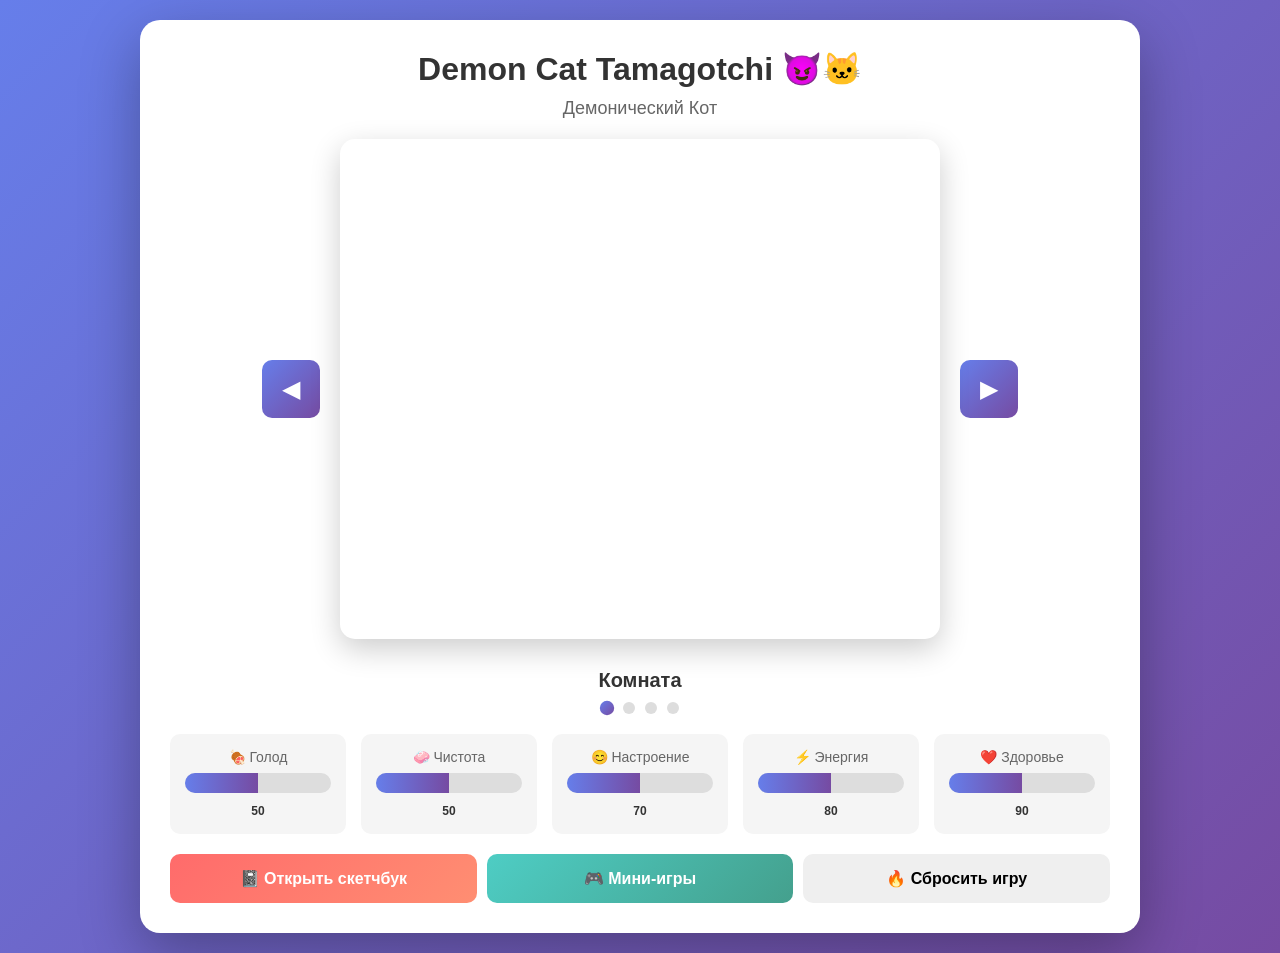
==== frontend/index.html @ 544016c9 "Add small UI affordances: reset pet, export sketch as PNG, undo/redo limit indicator Pure frontend, " ====
<!DOCTYPE html>
<html lang="ru">
<head>
    <meta charset="UTF-8">
    <meta name="viewport" content="width=device-width, initial-scale=1.0">
    <title>Demon Cat Tamagotchi 😈🐱</title>
    <link rel="stylesheet" href="styles.css">
</head>
<body>
    <div class="container">
        <!-- Главный экран с комнатами -->
        <div id="mainScreen" class="screen active">
            <div class="header">
                <h1>Demon Cat Tamagotchi 😈🐱</h1>
                <p id="petName" class="pet-name">Демонический Кот</p>
            </div>

            <!-- Система комнат -->
            <div class="rooms-container">
                <!-- Левая стрелка навигации -->
                <button class="nav-arrow left-arrow" onclick="game.changeRoom(-1)">◀</button>

                <!-- Комната -->
                <div class="room-wrapper">
                    <div id="currentRoom" class="room">
                        <!-- Канвас с котиком -->
                        <canvas id="petCanvas" width="600" height="500"></canvas>
                        
                        <!-- Элементы комнаты -->
                        <div id="roomElements" class="room-elements"></div>
                    </div>
                </div>

                <!-- Правая стрелка навигации -->
                <button class="nav-arrow right-arrow" onclick="game.changeRoom(1)">▶</button>
            </div>

            <!-- Индикатор текущей комнаты -->
            <div class="room-indicator">
                <span id="roomTitle" class="room-title">Комната</span>
                <div class="dots">
                    <span class="dot active" data-room="0"></span>
                    <span class="dot" data-room="1"></span>
                    <span class="dot" data-room="2"></span>
                    <span class="dot" data-room="3"></span>
                </div>
            </div>

            <!-- Панель показателей -->
            <div class="stats-panel">
                <div class="stat">
                    <label>🍖 Голод</label>
                    <div class="stat-bar">
                        <div id="hungerBar" class="stat-fill"></div>
                    </div>
                    <span id="hungerValue">50</span>
                </div>
                <div class="stat">
                    <label>🧼 Чистота</label>
                    <div class="stat-bar">
                        <div id="cleanlinessBar" class="stat-fill"></div>
                    </div>
                    <span id="cleanlinessValue">50</span>
                </div>
                <div class="stat">
                    <label>😊 Настроение</label>
                    <div class="stat-bar">
                        <div id="moodBar" class="stat-fill"></div>
                    </div>
                    <span id="moodValue">70</span>
                </div>
                <div class="stat">
                    <label>⚡ Энергия</label>
                    <div class="stat-bar">
                        <div id="energyBar" class="stat-fill"></div>
                    </div>
                    <span id="energyValue">80</span>
                </div>
                <div class="stat">
                    <label>❤️ Здоровье</label>
                    <div class="stat-bar">
                        <div id="healthBar" class="stat-fill"></div>
                    </div>
                    <span id="healthValue">90</span>
                </div>
            </div>

            <!-- Кнопки навигации -->
            <div class="navigation">
                <button class="nav-btn sketch-btn" onclick="game.goToSketch()">
                    📓 Открыть скетчбук
                </button>
                <button class="nav-btn minigames-btn" onclick="game.goToMinigames()">
                    🎮 Мини-игры
                </button>
                <button class="nav-btn reset-btn" onclick="game.resetPet()">
                    🔥 Сбросить игру
                </button>
            </div>
        </div>

        <!-- Экран скетчбука -->
        <div id="sketchScreen" class="screen">
            <div class="sketch-header">
                <button class="back-btn" onclick="game.backToMain()">← Назад</button>
                <h2>📓 Скетчбук</h2>
                <button class="new-sketch-btn" onclick="game.newSketch()" style="visibility: hidden;">Новый рисунок</button>
            </div>

            <div id="sketchList" class="sketch-list">
                <button class="create-sketch-btn" onclick="game.newSketch()">
                    ➕ Создать новый рисунок
                </button>
            </div>
        </div>

        <!-- Экран редактора рисования -->
        <div id="editorScreen" class="screen">
            <div class="editor-header">
                <button class="back-btn" onclick="game.backToSketchList()">← К скетчбуку</button>
                <h2>🎨 Редактор рисования</h2>
                <button class="save-btn" onclick="game.saveSketch()">💾 Сохранить</button>
            </div>

            <div class="editor-container">
                <!-- Инструменты -->
                <div class="toolbar">
                    <div class="tool-group">
                        <label>Инструмент:</label>
                        <button id="brushTool" class="tool-btn active" onclick="game.editor.selectTool('brush')">🖌️ Кисть</button>
                        <button id="eraserTool" class="tool-btn" onclick="game.editor.selectTool('eraser')">🧹 Ластик</button>
                    </div>

                    <div class="tool-group">
                        <label>Размер:</label>
                        <input id="brushSize" type="range" min="1" max="50" value="5" onchange="game.editor.setBrushSize(this.value)">
                        <span id="sizeDisplay">5</span>
                    </div>

                    <div class="tool-group">
                        <label>Цвет:</label>
                        <input id="colorPicker" type="color" value="#000000" onchange="game.editor.setColor(this.value)">
                    </div>

                    <div class="tool-group">
                        <button class="action-btn" onclick="game.editor.undo()">↶ Отмена</button>
                        <button class="action-btn" onclick="game.editor.redo()">↷ Повтор</button>
                        <button class="action-btn" onclick="game.editor.clear()">🗑️ Очистить</button>
                        <button class="action-btn" onclick="game.exportSketch()">⬇️ Экспорт PNG</button>
                        <span id="historyIndicator" class="history-indicator">↶ 1/20 ↷</span>
                    </div>
                </div>

                <!-- Canvas для рисования -->
                <div class="canvas-wrapper">
                    <canvas id="drawingCanvas" width="600" height="400"></canvas>
                </div>
            </div>
        </div>

        <!-- Экран мини-игр -->
        <div id="minigamesScreen" class="screen">
            <div class="minigames-header">
                <button class="back-btn" onclick="game.backToMain()">← Назад</button>
                <h2>🎮 Мини-игры</h2>
            </div>

            <div class="minigames-list">
                <button class="minigame-btn" onclick="game.startMinigame('chess')">
                    ♟️ Шахматы
                </button>
                <button class="minigame-btn" onclick="game.startMinigame('minesweeper')">
                    💣 Сапер
                </button>
                <button class="minigame-btn" onclick="game.startMinigame('sudoku')">
                    🔢 Судоку
                </button>
                <button class="minigame-btn" onclick="game.startMinigame('ricochet')">
                    🎾 Рикошет
                </button>
            </div>
        </div>
    </div>

    <script src="game.js"></script>
</body>
</html>
---- frontend/styles.css ----
* {
    margin: 0;
    padding: 0;
    box-sizing: border-box;
}

body {
    font-family: 'Arial', sans-serif;
    background: linear-gradient(135deg, #667eea 0%, #764ba2 100%);
    min-height: 100vh;
    display: flex;
    justify-content: center;
    align-items: center;
    padding: 20px;
}

.container {
    width: 100%;
    max-width: 1000px;
    background: white;
    border-radius: 20px;
    box-shadow: 0 20px 60px rgba(0, 0, 0, 0.3);
    overflow: hidden;
}

.screen {
    display: none;
    padding: 30px;
    min-height: 800px;
    animation: fadeIn 0.3s ease-in;
    flex-direction: column;
}

.screen.active {
    display: flex;
}

@keyframes fadeIn {
    from { opacity: 0; }
    to { opacity: 1; }
}

/* ===== ЗАГОЛОВОК ===== */
.header {
    text-align: center;
    margin-bottom: 20px;
}

.header h1 {
    font-size: 32px;
    color: #333;
    margin-bottom: 10px;
}

.pet-name {
    font-size: 18px;
    color: #666;
}

/* ===== СИСТЕМА КОМНАТ ===== */
.rooms-container {
    display: flex;
    justify-content: center;
    align-items: center;
    gap: 20px;
    margin-bottom: 30px;
    flex: 1;
}

.nav-arrow {
    background: linear-gradient(135deg, #667eea 0%, #764ba2 100%);
    color: white;
    border: none;
    padding: 15px 20px;
    font-size: 24px;
    border-radius: 10px;
    cursor: pointer;
    transition: transform 0.2s, box-shadow 0.2s;
}

.nav-arrow:hover {
    transform: scale(1.1);
    box-shadow: 0 5px 15px rgba(102, 126, 234, 0.4);
}

.room-wrapper {
    flex: 1;
    max-width: 600px;
}

.room {
    position: relative;
    border-radius: 15px;
    overflow: hidden;
    box-shadow: 0 10px 30px rgba(0, 0, 0, 0.2);
    width: 100%;
}

#petCanvas {
    width: 100%;
    height: auto;
    display: block;
    border-radius: 15px;
}

.room-elements {
    position: absolute;
    top: 0;
    left: 0;
    width: 100%;
    height: 100%;
    pointer-events: none;
}

.room-elements > * {
    pointer-events: auto;
}

/* ===== КОМНАТЫ - ЦВЕТА ===== */
.room.room-food {
    background: linear-gradient(135deg, #FFA500 0%, #FFB84D 100%);
}

.room.room-wash {
    background: linear-gradient(135deg, #87CEEB 0%, #4DB8FF 100%);
}

.room.room-sleep {
    background: linear-gradient(135deg, #B19CD9 0%, #DDA0DD 100%);
}

.room.room-pet {
    background: linear-gradient(135deg, #FFD700 0%, #FFC700 100%);
}

/* ===== ИНДИКАТОР КОМНАТЫ ===== */
.room-indicator {
    text-align: center;
    margin-bottom: 20px;
}

.room-title {
    font-size: 20px;
    color: #333;
    display: block;
    margin-bottom: 10px;
    font-weight: bold;
}

.dots {
    display: flex;
    justify-content: center;
    gap: 10px;
}

.dot {
    width: 12px;
    height: 12px;
    border-radius: 50%;
    background: #ddd;
    cursor: pointer;
    transition: all 0.3s;
}

.dot.active {
    background: linear-gradient(135deg, #667eea 0%, #764ba2 100%);
    transform: scale(1.2);
}

/* ===== ПАНЕЛЬ ПОКАЗАТЕЛЕЙ ===== */
.stats-panel {
    display: grid;
    grid-template-columns: repeat(5, 1fr);
    gap: 15px;
    margin-bottom: 20px;
}

.stat {
    background: #f5f5f5;
    padding: 15px;
    border-radius: 10px;
    text-align: center;
}

.stat label {
    display: block;
    font-size: 14px;
    color: #666;
    margin-bottom: 8px;
}

.stat-bar {
    width: 100%;
    height: 20px;
    background: #ddd;
    border-radius: 10px;
    overflow: hidden;
    margin-bottom: 8px;
}

.stat-fill {
    height: 100%;
    background: linear-gradient(90deg, #667eea 0%, #764ba2 100%);
    width: 50%;
    transition: width 0.3s ease;
}

.stat span {
    font-size: 12px;
    color: #333;
    font-weight: bold;
}

/* ===== НАВИГАЦИЯ ===== */
.navigation {
    display: flex;
    gap: 10px;
    margin-top: auto;
}

.nav-btn {
    flex: 1;
    padding: 15px;
    border: none;
    border-radius: 10px;
    font-size: 16px;
    font-weight: bold;
    cursor: pointer;
    transition: all 0.3s;
}

.sketch-btn {
    background: linear-gradient(135deg, #FF6B6B 0%, #FF8E72 100%);
    color: white;
}

.minigames-btn {
    background: linear-gradient(135deg, #4ECDC4 0%, #44A08D 100%);
    color: white;
}

.nav-btn:hover {
    transform: translateY(-3px);
    box-shadow: 0 10px 20px rgba(0, 0, 0, 0.2);
}

/* ===== ИНТЕРАКТИВНЫЕ ЭЛЕМЕНТЫ КОМНАТ ===== */
.interactive-item {
    position: absolute;
    cursor: grab;
    transition: all 0.1s;
}

.interactive-item:active {
    cursor: grabbing;
}

/* ===== ЭКРАН СКЕТЧБУКА ===== */
.sketch-header,
.editor-header,
.minigames-header {
    display: flex;
    justify-content: space-between;
    align-items: center;
    margin-bottom: 30px;
}

.sketch-header h2,
.editor-header h2,
.minigames-header h2 {
    flex: 1;
    text-align: center;
    font-size: 24px;
    color: #333;
}

.back-btn {
    padding: 10px 20px;
    background: #999;
    color: white;
    border: none;
    border-radius: 8px;
    cursor: pointer;
    transition: all 0.3s;
}

.back-btn:hover {
    background: #777;
    transform: translateX(-5px);
}

.save-btn {
    padding: 10px 20px;
    background: #4CAF50;
    color: white;
    border: none;
    border-radius: 8px;
    cursor: pointer;
    transition: all 0.3s;
}

.save-btn:hover {
    background: #45a049;
    transform: translateY(-2px);
}

.sketch-list {
    display: grid;
    grid-template-columns: repeat(auto-fill, minmax(150px, 1fr));
    gap: 20px;
    flex: 1;
}

.create-sketch-btn {
    padding: 30px;
    background: linear-gradient(135deg, #667eea 0%, #764ba2 100%);
    color: white;
    border: 2px dashed white;
    border-radius: 10px;
    font-size: 16px;
    cursor: pointer;
    transition: all 0.3s;
}

.create-sketch-btn:hover {
    transform: scale(1.05);
    box-shadow: 0 5px 15px rgba(0, 0, 0, 0.2);
}

.sketch-page {
    position: relative;
    border: 3px solid #ddd;
    border-radius: 8px;
    overflow: hidden;
    aspect-ratio: 3/4;
    cursor: pointer;
    transition: all 0.3s;
}

.sketch-page:hover {
    box-shadow: 0 5px 15px rgba(0, 0, 0, 0.3);
}

.sketch-page canvas {
    width: 100%;
    height: 100%;
}

.sketch-page-overlay {
    position: absolute;
    top: 0;
    left: 0;
    width: 100%;
    height: 100%;
    display: flex;
    justify-content: flex-end;
    align-items: flex-end;
    padding: 10px;
    background: rgba(0, 0, 0, 0);
    transition: background 0.3s;
}

.sketch-page:hover .sketch-page-overlay {
    background: rgba(0, 0, 0, 0.3);
}

.sketch-page-flip {
    font-size: 24px;
    cursor: pointer;
}

/* ===== РЕДАКТОР РИСОВАНИЯ ===== */
.editor-container {
    display: flex;
    gap: 20px;
    flex: 1;
}

.toolbar {
    width: 200px;
    background: #f5f5f5;
    padding: 20px;
    border-radius: 10px;
    display: flex;
    flex-direction: column;
    gap: 15px;
}

.tool-group {
    display: flex;
    flex-direction: column;
    gap: 10px;
}

.tool-group label {
    font-weight: bold;
    color: #333;
    font-size: 14px;
}

.tool-btn {
    padding: 10px;
    background: white;
    border: 2px solid #ddd;
    border-radius: 8px;
    cursor: pointer;
    transition: all 0.2s;
}

.tool-btn.active {
    background: linear-gradient(135deg, #667eea 0%, #764ba2 100%);
    color: white;
    border-color: transparent;
}

.tool-btn:hover {
    transform: translateY(-2px);
}

#brushSize {
    cursor: pointer;
}

#colorPicker {
    width: 100%;
    height: 50px;
    border: none;
    border-radius: 8px;
    cursor: pointer;
}

.action-btn {
    padding: 10px;
    background: #FF6B6B;
    color: white;
    border: none;
    border-radius: 8px;
    cursor: pointer;
    transition: all 0.2s;
}

.action-btn:hover {
    background: #FF5252;
}

.canvas-wrapper {
    flex: 1;
    background: white;
    border: 3px dashed #ddd;
    border-radius: 10px;
    padding: 10px;
    display: flex;
    justify-content: center;
    align-items: center;
}

#drawingCanvas {
    max-width: 100%;
    max-height: 100%;
    border-radius: 8px;
    cursor: crosshair;
    background: white;
}

/* ===== ЭКРАН МИНИ-ИГР ===== */
.minigames-list {
    display: grid;
    grid-template-columns: repeat(auto-fit, minmax(200px, 1fr));
    gap: 20px;
    flex: 1;
}

.minigame-btn {
    padding: 30px;
    background: linear-gradient(135deg, #667eea 0%, #764ba2 100%);
    color: white;
    border: none;
    border-radius: 10px;
    font-size: 18px;
    font-weight: bold;
    cursor: pointer;
    transition: all 0.3s;
}

.minigame-btn:hover {
    transform: translateY(-5px);
    box-shadow: 0 10px 25px rgba(0, 0, 0, 0.3);
}

/* ===== АДАПТИВНОСТЬ ===== */
@media (max-width: 768px) {
    .rooms-container {
        flex-direction: column;
    }

    .stats-panel {
        grid-template-columns: repeat(2, 1fr);
    }

    .editor-container {
        flex-direction: column;
    }

    .toolbar {
        width: 100%;
    }

    .room-wrapper {
        max-width: 100%;
    }

    #petCanvas {
        max-height: 400px;
    }
}
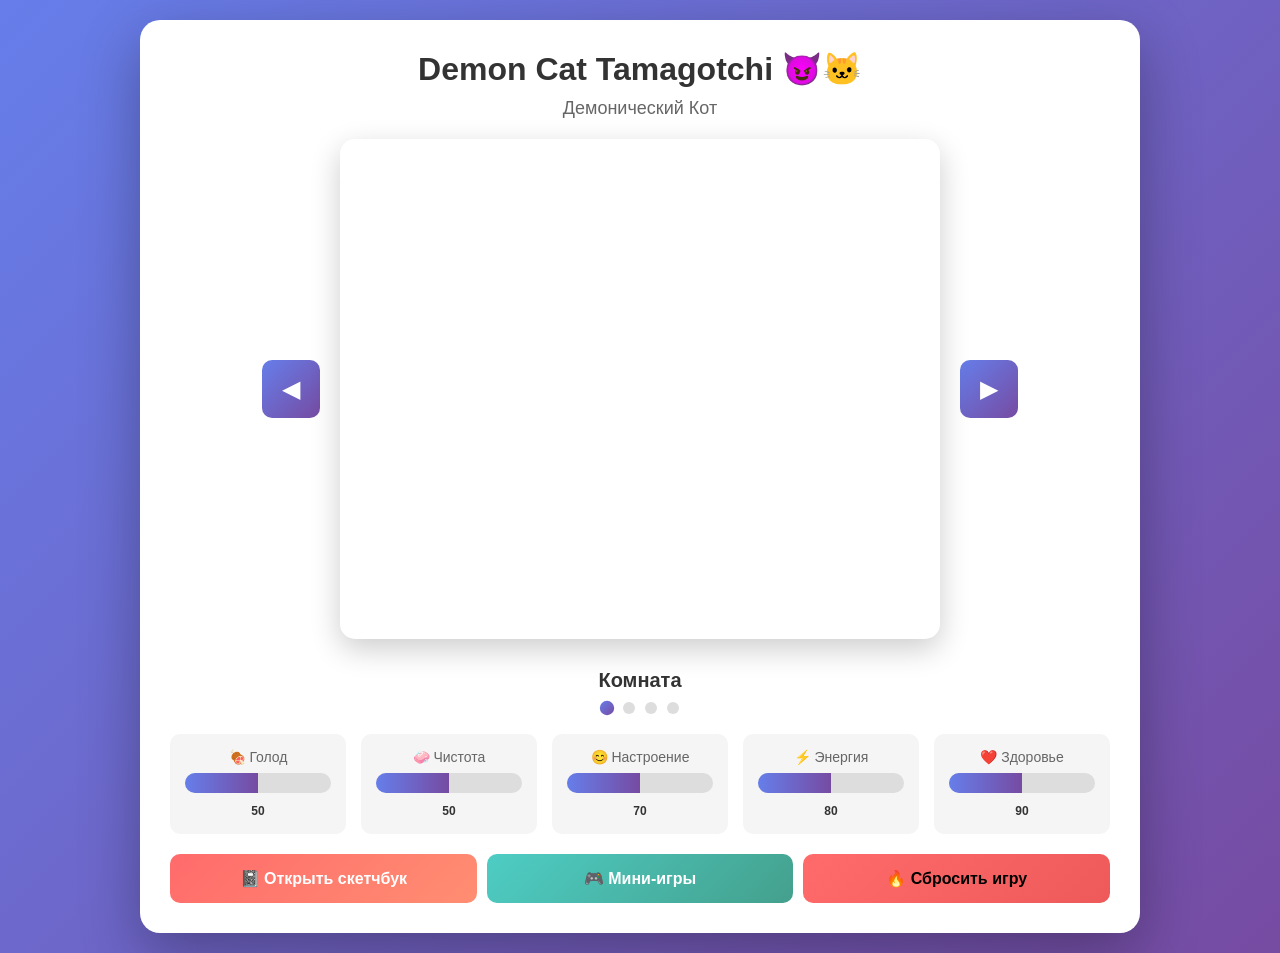
==== commit 2e3b4147: "feat(game): notebook sketchbook + 3 mini-games + fix sketch saving Complete rework of sketchbook and" ====
--- a/frontend/index.html
+++ b/frontend/index.html
@@ -99,18 +99,33 @@
             </div>
         </div>
 
-        <!-- Экран скетчбука -->
+        <!-- Экран скетчбука-блокнота -->
         <div id="sketchScreen" class="screen">
-            <div class="sketch-header">
+            <div class="notebook-header">
                 <button class="back-btn" onclick="game.backToMain()">← Назад</button>
                 <h2>📓 Скетчбук</h2>
-                <button class="new-sketch-btn" onclick="game.newSketch()" style="visibility: hidden;">Новый рисунок</button>
-            </div>
-
-            <div id="sketchList" class="sketch-list">
-                <button class="create-sketch-btn" onclick="game.newSketch()">
-                    ➕ Создать новый рисунок
-                </button>
+                <button class="new-page-btn" onclick="game.newSketchFromNotebook()">➕ Новая страница</button>
+            </div>
+
+            <div class="notebook-container">
+                <button class="notebook-nav prev" onclick="game.prevPage()">◀</button>
+                
+                <div class="notebook-book">
+                    <div class="notebook-page" id="notebookPage">
+                        <canvas id="notebookCanvas" width="500" height="600"></canvas>
+                        <div class="page-title" id="pageTitle">Пустая страница</div>
+                        <div class="page-date" id="pageDate"></div>
+                        <div class="page-number" id="pageNumber">1 / 1</div>
+                    </div>
+                </div>
+                
+                <button class="notebook-nav next" onclick="game.nextPage()">▶</button>
+            </div>
+
+            <div class="notebook-actions">
+                <button class="notebook-action-btn" onclick="game.editCurrentPage()">✏️ Редактировать</button>
+                <button class="notebook-action-btn delete" onclick="game.deleteCurrentPage()">🗑️ Удалить</button>
+                <button class="notebook-action-btn" onclick="game.exportCurrentPage()">⬇️ Скачать PNG</button>
             </div>
         </div>
 
@@ -165,20 +180,36 @@
                 <h2>🎮 Мини-игры</h2>
             </div>
 
-            <div class="minigames-list">
-                <button class="minigame-btn" onclick="game.startMinigame('chess')">
-                    ♟️ Шахматы
-                </button>
-                <button class="minigame-btn" onclick="game.startMinigame('minesweeper')">
-                    💣 Сапер
-                </button>
-                <button class="minigame-btn" onclick="game.startMinigame('sudoku')">
-                    🔢 Судоку
-                </button>
-                <button class="minigame-btn" onclick="game.startMinigame('ricochet')">
-                    🎾 Рикошет
-                </button>
-            </div>
+            <div class="minigames-grid">
+                <div class="minigame-card" onclick="game.startMinigame('chess')">
+                    <div class="minigame-icon">♟️</div>
+                    <div class="minigame-name">Шахматы</div>
+                    <div class="minigame-desc">Классическая игра разума</div>
+                </div>
+                <div class="minigame-card" onclick="game.startMinigame('sudoku')">
+                    <div class="minigame-icon">🔢</div>
+                    <div class="minigame-name">Судоку</div>
+                    <div class="minigame-desc">Логическая головоломка</div>
+                </div>
+                <div class="minigame-card" onclick="game.startMinigame('nonstop')">
+                    <div class="minigame-icon">🎯</div>
+                    <div class="minigame-name">Nonstop Balls</div>
+                    <div class="minigame-desc">Шары vs Блоки</div>
+                </div>
+            </div>
+        </div>
+
+        <!-- Экран мини-игры (подключается динамически) -->
+        <div id="gameScreen" class="screen">
+            <div class="game-header">
+                <button class="back-btn" onclick="game.exitMinigame()">← Назад</button>
+                <h2 id="gameTitle">Мини-игра</h2>
+                <div class="game-score" id="gameScore">0</div>
+            </div>
+            <div class="game-container" id="gameContainer">
+                <canvas id="gameCanvas" width="600" height="500"></canvas>
+            </div>
+            <div class="game-controls" id="gameControls"></div>
         </div>
     </div>
 
--- a/frontend/styles.css
+++ b/frontend/styles.css
@@ -255,6 +255,67 @@
     cursor: grabbing;
 }
 
+/* ===== ЭЛЕМЕНТЫ СПИСКА СКЕТЧЕЙ ===== */
+.sketch-item {
+    position: relative;
+    background: #f9f9f9;
+    border: 2px solid #eee;
+    border-radius: 10px;
+    overflow: hidden;
+    cursor: pointer;
+    transition: all 0.3s;
+    aspect-ratio: 4/3;
+}
+
+.sketch-item:hover {
+    border-color: #667eea;
+    transform: translateY(-5px);
+    box-shadow: 0 8px 20px rgba(0,0,0,0.15);
+}
+
+.sketch-item-preview {
+    width: 100%;
+    height: 70%;
+    object-fit: cover;
+    display: block;
+    background: white;
+}
+
+.sketch-item-title {
+    padding: 8px 10px;
+    font-size: 12px;
+    color: #555;
+    text-align: center;
+    white-space: nowrap;
+    overflow: hidden;
+    text-overflow: ellipsis;
+}
+
+.sketch-item-delete {
+    position: absolute;
+    top: 5px;
+    right: 5px;
+    width: 24px;
+    height: 24px;
+    background: rgba(255,100,100,0.9);
+    color: white;
+    border: none;
+    border-radius: 50%;
+    font-size: 14px;
+    cursor: pointer;
+    opacity: 0;
+    transition: opacity 0.2s;
+}
+
+.sketch-item:hover .sketch-item-delete {
+    opacity: 1;
+}
+
+/* ===== СТИЛЬ КНОПКИ СБРОСА ===== */
+.reset-btn {
+    background: linear-gradient(135deg, #FF6B6B 0%, #ee5a5a 100%) !important;
+}
+
 /* ===== ЭКРАН СКЕТЧБУКА ===== */
 .sketch-header,
 .editor-header,
@@ -487,6 +548,292 @@
     box-shadow: 0 10px 25px rgba(0, 0, 0, 0.3);
 }
 
+/* ===== БЛОКНОТ-СКЕТЧБУК ===== */
+.notebook-header {
+    display: flex;
+    justify-content: space-between;
+    align-items: center;
+    margin-bottom: 20px;
+}
+
+.notebook-header h2 {
+    flex: 1;
+    text-align: center;
+    font-size: 24px;
+    color: #333;
+}
+
+.new-page-btn {
+    padding: 10px 20px;
+    background: linear-gradient(135deg, #FF6B6B 0%, #FF8E72 100%);
+    color: white;
+    border: none;
+    border-radius: 8px;
+    font-size: 14px;
+    font-weight: bold;
+    cursor: pointer;
+    transition: all 0.3s;
+}
+
+.new-page-btn:hover {
+    transform: translateY(-2px);
+    box-shadow: 0 5px 15px rgba(255, 107, 107, 0.4);
+}
+
+.notebook-container {
+    display: flex;
+    align-items: center;
+    justify-content: center;
+    gap: 20px;
+    margin-bottom: 20px;
+    flex: 1;
+}
+
+.notebook-nav {
+    width: 50px;
+    height: 50px;
+    border-radius: 50%;
+    border: none;
+    background: linear-gradient(135deg, #667eea 0%, #764ba2 100%);
+    color: white;
+    font-size: 20px;
+    cursor: pointer;
+    transition: all 0.3s;
+    box-shadow: 0 4px 15px rgba(102, 126, 234, 0.3);
+}
+
+.notebook-nav:hover {
+    transform: scale(1.1);
+    box-shadow: 0 6px 20px rgba(102, 126, 234, 0.5);
+}
+
+.notebook-nav:disabled {
+    opacity: 0.4;
+    cursor: not-allowed;
+    transform: none;
+}
+
+.notebook-book {
+    position: relative;
+    background: #f5f0e1;
+    border-radius: 5px 15px 15px 5px;
+    box-shadow: 
+        0 10px 30px rgba(0,0,0,0.3),
+        inset -3px 0 10px rgba(0,0,0,0.1);
+    padding: 20px 25px 20px 45px;
+}
+
+.notebook-book::before {
+    content: '';
+    position: absolute;
+    left: 25px;
+    top: 10px;
+    bottom: 10px;
+    width: 2px;
+    background: #e74c3c;
+}
+
+.notebook-page {
+    position: relative;
+    background: white;
+    border-radius: 3px;
+    box-shadow: 0 2px 10px rgba(0,0,0,0.1);
+    transition: transform 0.4s ease;
+}
+
+.notebook-page.flipping {
+    animation: pageFlip 0.5s ease;
+}
+
+@keyframes pageFlip {
+    0% { transform: perspective(1000px) rotateY(0deg); }
+    50% { transform: perspective(1000px) rotateY(-90deg); opacity: 0.5; }
+    100% { transform: perspective(1000px) rotateY(0deg); }
+}
+
+#notebookCanvas {
+    width: 100%;
+    max-width: 500px;
+    height: auto;
+    display: block;
+    border-bottom: 1px dashed #ddd;
+}
+
+.page-title {
+    padding: 10px 15px;
+    font-size: 14px;
+    color: #555;
+    font-style: italic;
+    border-bottom: 1px solid #eee;
+}
+
+.page-date {
+    padding: 5px 15px;
+    font-size: 11px;
+    color: #999;
+}
+
+.page-number {
+    position: absolute;
+    bottom: 10px;
+    right: 15px;
+    font-size: 12px;
+    color: #999;
+}
+
+.notebook-actions {
+    display: flex;
+    justify-content: center;
+    gap: 15px;
+    margin-top: 10px;
+}
+
+.notebook-action-btn {
+    padding: 10px 20px;
+    background: #f5f5f5;
+    border: 2px solid #ddd;
+    border-radius: 8px;
+    font-size: 14px;
+    cursor: pointer;
+    transition: all 0.3s;
+}
+
+.notebook-action-btn:hover {
+    background: #667eea;
+    color: white;
+    border-color: #667eea;
+}
+
+.notebook-action-btn.delete:hover {
+    background: #e74c3c;
+    border-color: #e74c3c;
+}
+
+.notebook-empty {
+    display: flex;
+    flex-direction: column;
+    align-items: center;
+    justify-content: center;
+    min-height: 300px;
+    color: #999;
+    font-size: 16px;
+}
+
+.notebook-empty-icon {
+    font-size: 48px;
+    margin-bottom: 15px;
+}
+
+/* ===== МИНИ-ИГРЫ (КАРТОЧКИ) ===== */
+.minigames-grid {
+    display: grid;
+    grid-template-columns: repeat(3, 1fr);
+    gap: 20px;
+    flex: 1;
+    padding: 20px 0;
+}
+
+.minigame-card {
+    background: linear-gradient(135deg, #667eea 0%, #764ba2 100%);
+    border-radius: 15px;
+    padding: 30px 20px;
+    text-align: center;
+    cursor: pointer;
+    transition: all 0.3s;
+    box-shadow: 0 5px 20px rgba(102, 126, 234, 0.3);
+}
+
+.minigame-card:hover {
+    transform: translateY(-8px);
+    box-shadow: 0 12px 30px rgba(102, 126, 234, 0.5);
+}
+
+.minigame-card:active {
+    transform: translateY(-4px);
+}
+
+.minigame-icon {
+    font-size: 48px;
+    margin-bottom: 15px;
+}
+
+.minigame-name {
+    font-size: 20px;
+    font-weight: bold;
+    color: white;
+    margin-bottom: 8px;
+}
+
+.minigame-desc {
+    font-size: 13px;
+    color: rgba(255,255,255,0.8);
+}
+
+/* ===== ЭКРАН ИГРЫ ===== */
+.game-header {
+    display: flex;
+    justify-content: space-between;
+    align-items: center;
+    margin-bottom: 20px;
+}
+
+.game-header h2 {
+    flex: 1;
+    text-align: center;
+    font-size: 24px;
+    color: #333;
+}
+
+.game-score {
+    background: linear-gradient(135deg, #667eea 0%, #764ba2 100%);
+    color: white;
+    padding: 8px 20px;
+    border-radius: 20px;
+    font-size: 18px;
+    font-weight: bold;
+}
+
+.game-container {
+    display: flex;
+    justify-content: center;
+    align-items: center;
+    flex: 1;
+    background: #1a1a2e;
+    border-radius: 15px;
+    padding: 20px;
+    margin-bottom: 20px;
+}
+
+#gameCanvas {
+    max-width: 100%;
+    max-height: 450px;
+    border-radius: 10px;
+    cursor: pointer;
+}
+
+.game-controls {
+    display: flex;
+    justify-content: center;
+    gap: 15px;
+}
+
+.game-control-btn {
+    padding: 10px 25px;
+    background: linear-gradient(135deg, #667eea 0%, #764ba2 100%);
+    color: white;
+    border: none;
+    border-radius: 8px;
+    font-size: 14px;
+    font-weight: bold;
+    cursor: pointer;
+    transition: all 0.3s;
+}
+
+.game-control-btn:hover {
+    transform: translateY(-2px);
+    box-shadow: 0 5px 15px rgba(102, 126, 234, 0.4);
+}
+
 /* ===== АДАПТИВНОСТЬ ===== */
 @media (max-width: 768px) {
     .rooms-container {
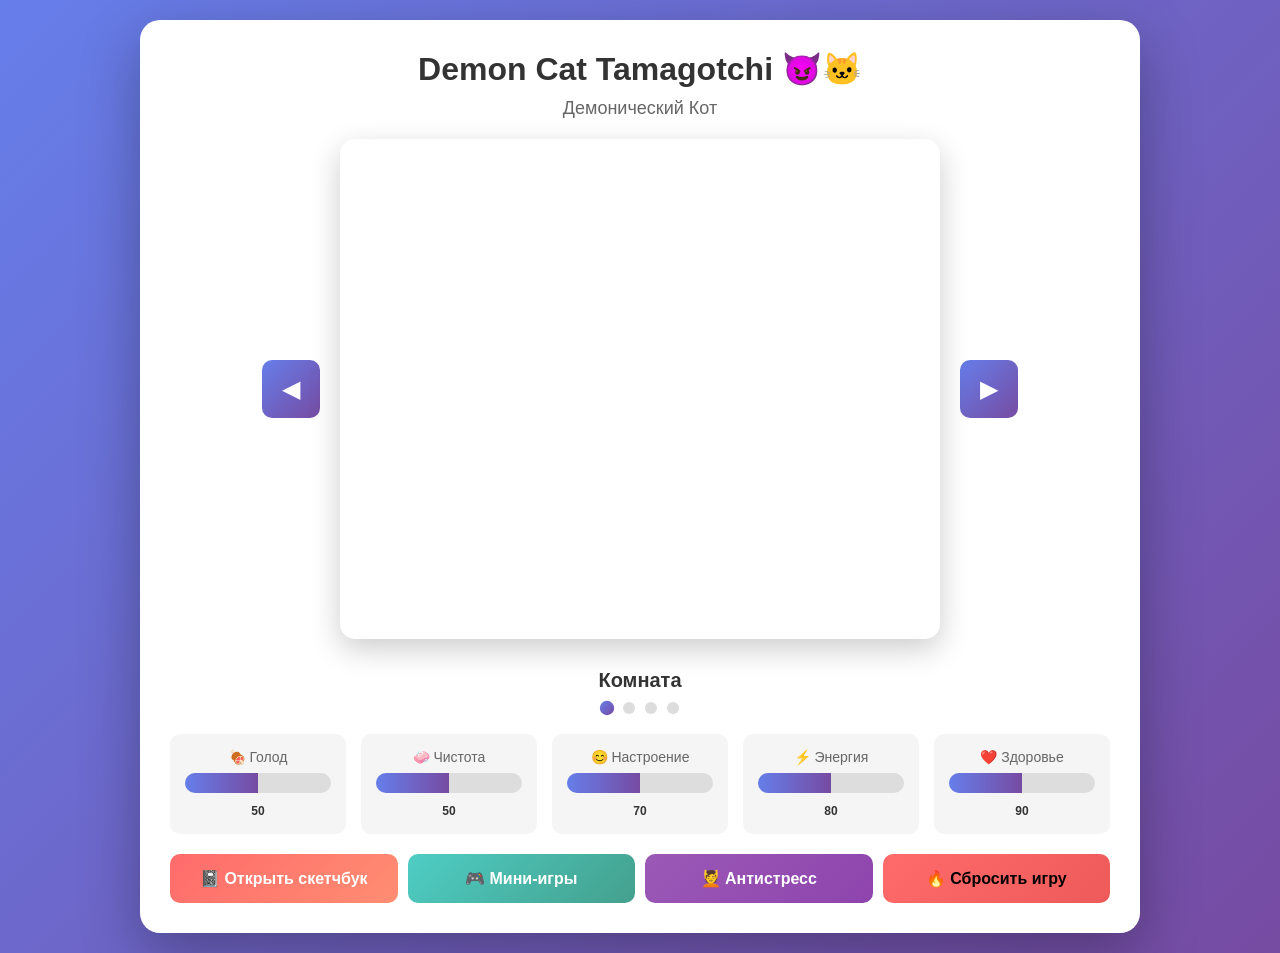
==== commit c2ff93d3: "feat: add anti-stress bubble wrap mini-game New overlay mini-game with clickable bubble wrap popup: " ====
--- a/frontend/index.html
+++ b/frontend/index.html
@@ -93,6 +93,9 @@
                 <button class="nav-btn minigames-btn" onclick="game.goToMinigames()">
                     🎮 Мини-игры
                 </button>
+                <button class="nav-btn anti-stress-btn" onclick="game.openAntiStress()">
+                    💆 Антистресс
+                </button>
                 <button class="nav-btn reset-btn" onclick="game.resetPet()">
                     🔥 Сбросить игру
                 </button>
@@ -213,6 +216,15 @@
         </div>
     </div>
 
+    <!-- Оверлей антистресса: пузырчатая плёнка поверх главного экрана -->
+    <div id="antiStressOverlay" class="anti-stress-overlay">
+        <button class="anti-stress-close" onclick="game.closeAntiStress()" title="Закрыть">✕</button>
+        <div class="anti-stress-wrap">
+            <div class="anti-stress-sheet" id="antiStressSheet"></div>
+            <button class="anti-stress-reset" onclick="game.resetAntiStress()" title="Новый лист">➡</button>
+        </div>
+    </div>
+
     <script src="game.js"></script>
 </body>
 </html>
--- a/frontend/styles.css
+++ b/frontend/styles.css
@@ -835,6 +835,198 @@
 }
 
 /* ===== АДАПТИВНОСТЬ ===== */
+
+/* ===== АНТИСТРЕСС (ПУЗЫРЧАТАЯ ПЛЁНКА) ===== */
+.anti-stress-overlay {
+    display: none;
+    position: fixed;
+    inset: 0;
+    background: rgba(0, 0, 0, 0.55);
+    z-index: 9999;
+    justify-content: center;
+    align-items: center;
+    animation: antiStressFadeIn 0.25s ease-out;
+    backdrop-filter: blur(1px);
+    -webkit-backdrop-filter: blur(1px);
+}
+
+.anti-stress-overlay.open {
+    display: flex;
+}
+
+@keyframes antiStressFadeIn {
+    from { opacity: 0; }
+    to { opacity: 1; }
+}
+
+.anti-stress-wrap {
+    display: flex;
+    align-items: center;
+    gap: 30px;
+}
+
+.anti-stress-sheet {
+    position: relative;
+    background: linear-gradient(135deg, #6FA8DC 0%, #4F8FCB 50%, #3D7BB8 100%);
+    border-radius: 22px;
+    padding: 28px 32px;
+    box-shadow:
+        0 20px 60px rgba(0, 0, 0, 0.45),
+        inset 0 2px 4px rgba(255, 255, 255, 0.35),
+        inset 0 -2px 4px rgba(0, 0, 0, 0.18);
+    display: grid;
+    grid-template-columns: repeat(6, 1fr);
+    grid-template-rows: repeat(3, 1fr);
+    gap: 22px;
+    width: min(560px, 80vw);
+    aspect-ratio: 6 / 3;
+}
+
+/* === Целый пузырёк: глянцевый, объёмный === */
+.anti-stress-bubble {
+    background: radial-gradient(circle at 30% 28%, #ffffff 0%, #f0f7ff 55%, #b8d4f0 95%);
+    border-radius: 50%;
+    position: relative;
+    cursor: pointer;
+    transition: transform 0.15s ease-out, box-shadow 0.2s;
+    box-shadow:
+        inset 0 0 14px rgba(255, 255, 255, 0.65),
+        inset 0 -5px 6px rgba(60, 90, 130, 0.08),
+        0 3px 8px rgba(0, 0, 0, 0.18);
+    overflow: hidden;
+}
+
+/* Белый блик в форме дуги */
+.anti-stress-bubble::before {
+    content: '';
+    position: absolute;
+    top: 14%;
+    left: 18%;
+    width: 26%;
+    height: 32%;
+    border: 3.5px solid rgba(255, 255, 255, 0.95);
+    border-color: rgba(255, 255, 255, 0.95) transparent transparent transparent;
+    border-radius: 50%;
+    transform: rotate(-30deg);
+}
+
+/* Маленькая точка-блик */
+.anti-stress-bubble::after {
+    content: '';
+    position: absolute;
+    top: 36%;
+    left: 37%;
+    width: 8%;
+    height: 8%;
+    background: rgba(255, 255, 255, 0.95);
+    border-radius: 50%;
+}
+
+.anti-stress-bubble:hover:not(.popped) {
+    transform: scale(1.05);
+    box-shadow:
+        inset 0 0 18px rgba(255, 255, 255, 0.85),
+        0 6px 16px rgba(0, 0, 0, 0.28);
+}
+
+/* === Лопнутый пузырёк: неровный серый «блин» === */
+.anti-stress-bubble.popped {
+    background: radial-gradient(ellipse at 40% 40%, #c8ccd3 0%, #98a0aa 55%, #6f7682 100%);
+    border-radius: 60% 40% 55% 45% / 45% 55% 40% 60%;
+    box-shadow:
+        inset 0 0 12px rgba(0, 0, 0, 0.45),
+        inset 0 -3px 7px rgba(0, 0, 0, 0.2),
+        0 1px 2px rgba(0, 0, 0, 0.2);
+    transform: rotate(2deg) scale(1.05);
+    cursor: default;
+    pointer-events: none;
+}
+
+.anti-stress-bubble.popped::before {
+    content: '';
+    position: absolute;
+    top: 22%;
+    left: 18%;
+    width: 58%;
+    height: 50%;
+    background: radial-gradient(ellipse, rgba(245, 245, 250, 0.35) 0%, rgba(140, 145, 160, 0.55) 50%, rgba(70, 75, 90, 0.4) 100%);
+    border-radius: 60% 40% 50% 50% / 50% 60% 40% 50%;
+    border: 2px solid rgba(55, 60, 75, 0.55);
+    transform: rotate(-15deg);
+}
+
+.anti-stress-bubble.popped::after {
+    display: none;
+}
+
+@keyframes antiStressPopBounce {
+    0% { transform: scale(1); }
+    45% { transform: scale(0.9); }
+    100% { transform: scale(1.05) rotate(2deg); }
+}
+
+.anti-stress-bubble.popping {
+    animation: antiStressPopBounce 0.18s ease-out;
+}
+
+/* === Кнопка закрытия (крестик) === */
+.anti-stress-close {
+    position: fixed;
+    top: 25px;
+    right: 25px;
+    width: 50px;
+    height: 50px;
+    border-radius: 50%;
+    background: rgba(255, 255, 255, 0.95);
+    color: #333;
+    border: none;
+    font-size: 24px;
+    font-weight: bold;
+    cursor: pointer;
+    box-shadow: 0 4px 18px rgba(0, 0, 0, 0.35);
+    transition: transform 0.15s, background 0.15s;
+    z-index: 10000;
+    line-height: 46px;
+    padding: 0;
+}
+
+.anti-stress-close:hover {
+    transform: scale(1.12) rotate(90deg);
+    background: white;
+}
+
+/* === Стрелка замены листа (справа от плёнки) === */
+.anti-stress-reset {
+    width: 54px;
+    height: 54px;
+    border-radius: 50%;
+    background: linear-gradient(135deg, #667eea 0%, #764ba2 100%);
+    color: white;
+    border: none;
+    font-size: 24px;
+    font-weight: bold;
+    cursor: pointer;
+    box-shadow: 0 6px 20px rgba(102, 126, 234, 0.5);
+    transition: transform 0.15s;
+    line-height: 50px;
+    padding: 0;
+}
+
+.anti-stress-reset:hover {
+    transform: scale(1.12);
+    box-shadow: 0 8px 26px rgba(102, 126, 234, 0.7);
+}
+
+.anti-stress-reset:active {
+    transform: scale(0.95);
+}
+
+/* === Кнопка антистресса в главной навигации === */
+.anti-stress-btn {
+    background: linear-gradient(135deg, #9b59b6 0%, #8e44ad 100%);
+    color: white;
+}
+
 @media (max-width: 768px) {
     .rooms-container {
         flex-direction: column;
@@ -859,4 +1051,25 @@
     #petCanvas {
         max-height: 400px;
     }
-}
+
+    .anti-stress-sheet {
+        padding: 22px 26px;
+        gap: 14px;
+        width: 88vw;
+    }
+    .anti-stress-reset {
+        width: 44px;
+        height: 44px;
+        font-size: 20px;
+        line-height: 42px;
+    }
+    .anti-stress-close {
+        width: 42px;
+        height: 42px;
+        font-size: 20px;
+        line-height: 38px;
+    }
+    .anti-stress-wrap {
+        gap: 18px;
+    }
+}
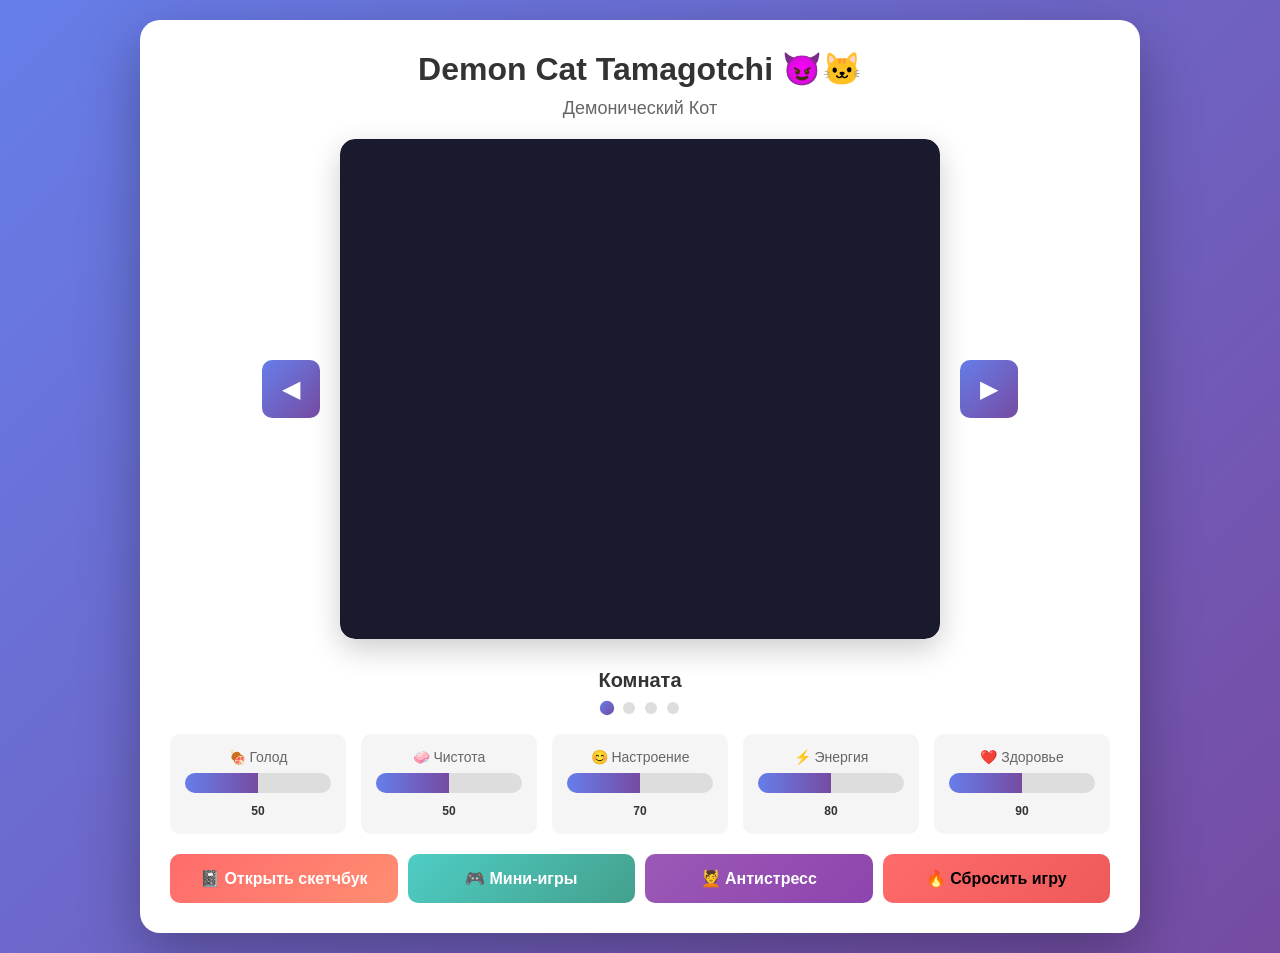
==== commit 62b1c9c7: "feat(minigames): replace Nonstop Balls with HELLFIRE BALLS Endless hell-themed brick-breaker. From a" ====
--- a/frontend/index.html
+++ b/frontend/index.html
@@ -194,15 +194,48 @@
                     <div class="minigame-name">Судоку</div>
                     <div class="minigame-desc">Логическая головоломка</div>
                 </div>
-                <div class="minigame-card" onclick="game.startMinigame('nonstop')">
-                    <div class="minigame-icon">🎯</div>
-                    <div class="minigame-name">Nonstop Balls</div>
-                    <div class="minigame-desc">Шары vs Блоки</div>
-                </div>
-            </div>
-        </div>
-
-        <!-- Экран мини-игры (подключается динамически) -->
+                <div class="minigame-card" onclick="game.startMinigame('hellfire')">
+                    <div class="minigame-icon">🔥</div>
+                    <div class="minigame-name">HELLFIRE BALLS</div>
+                    <div class="minigame-desc">Фаерболлы против адских блоков</div>
+                </div>
+            </div>
+        </div>
+
+        <!-- 🔥 HELLFIRE BALLS — адская арена (полный экран) -->
+<div id="hellfireScreen" class="hellfire-screen" style="display:none;">
+    <div class="hellfire-stage">
+        <canvas id="hellfireCanvas" class="hellfire-canvas"></canvas>
+        <div class="hellfire-hud">
+            <div class="left">
+                <span>🔥 <span class="big-num" id="hellfireScore">0</span></span>
+                &nbsp;·&nbsp;
+                <span>🏆 <span class="big-num" id="hellfireHigh">0</span></span>
+                &nbsp;·&nbsp;
+                <span>WAVE <span class="big-num" id="hellfireWave">1</span></span>
+            </div>
+            <div class="right">
+                <span class="ammo" id="hellfireAmmo">⚔ 1</span>
+                &nbsp;·&nbsp;
+                <span class="bomb" id="hellfireBomb">💣 —</span>
+            </div>
+        </div>
+        <div class="hellfire-combo" id="hellfireCombo"></div>
+        <div class="hellfire-gameover" id="hellfireGameover">
+            <h1>HELLFIRE BALLS</h1>
+            <div style="font-size:22px; color:#ff8060; letter-spacing:6px; margin-top:-8px;">— GAME OVER —</div>
+            <div class="score-final">Очки: <span class="num" id="hellfireFinalScore">0</span></div>
+            <div class="best" id="hellfireBestLine"></div>
+            <button class="hellfire-btn" id="hellfireRestart" style="margin-top:18px;">🔥 ВОЗРОДИТЬСЯ</button>
+        </div>
+    </div>
+    <div class="hellfire-controls">
+        <button class="hellfire-btn" id="hellfireClose">✕ В МЕНЮ</button>
+        <button class="hellfire-btn fire" id="hellfireFire">🔥 ВЫСТРЕЛ</button>
+    </div>
+</div>
+
+<!-- Экран мини-игры (подключается динамически) -->
         <div id="gameScreen" class="screen">
             <div class="game-header">
                 <button class="back-btn" onclick="game.exitMinigame()">← Назад</button>
--- a/frontend/styles.css
+++ b/frontend/styles.css
@@ -507,20 +507,21 @@
 .canvas-wrapper {
     flex: 1;
     background: white;
-    border: 3px dashed #ddd;
-    border-radius: 10px;
-    padding: 10px;
+    padding: 0;
     display: flex;
     justify-content: center;
     align-items: center;
 }
 
 #drawingCanvas {
-    max-width: 100%;
-    max-height: 100%;
-    border-radius: 8px;
+    width: 100%;
+    height: 100%;
+    max-width: none;
+    max-height: none;
+    border-radius: 0;
     cursor: crosshair;
     background: white;
+    display: block;
 }
 
 /* ===== ЭКРАН МИНИ-ИГР ===== */
@@ -1073,3 +1074,258 @@
         gap: 18px;
     }
 }
+
+
+/* ===== СЧЁТЧИК «X / 18 💥» ===== */
+.anti-stress-counter {
+    align-self: center;
+    background: rgba(255, 255, 255, 0.92);
+    color: #2d5f9a;
+    padding: 6px 16px;
+    border-radius: 20px;
+    font-size: 14px;
+    font-weight: bold;
+    letter-spacing: 0.5px;
+    box-shadow: 0 3px 12px rgba(0, 50, 100, 0.25);
+    user-select: none;
+    transition: transform 0.2s;
+    margin: -8px 0 -10px;
+}
+
+.anti-stress-counter.bounce {
+    animation: counterBounce 0.25s ease-out;
+}
+
+@keyframes counterBounce {
+    0% { transform: scale(1); }
+    50% { transform: scale(1.25); }
+    100% { transform: scale(1); }
+}
+
+/* ===== ЧАСТИЦА-ПУФ на лопании пузырька ===== */
+.anti-stress-puff {
+    position: absolute;
+    top: 50%;
+    left: 50%;
+    width: 30%;
+    height: 30%;
+    border-radius: 50%;
+    background: radial-gradient(circle, rgba(255, 255, 255, 0.95) 0%, rgba(200, 220, 255, 0.6) 50%, rgba(120, 180, 255, 0) 100%);
+    transform: translate(-50%, -50%) scale(0.5);
+    pointer-events: none;
+    opacity: 0;
+    animation: puffExpand 0.5s ease-out forwards;
+}
+
+@keyframes puffExpand {
+    0% { transform: translate(-50%, -50%) scale(0.3); opacity: 0; }
+    20% { opacity: 0.9; }
+    100% { transform: translate(-50%, -50%) scale(1.8); opacity: 0; }
+}
+
+/* ===== СВЕЧЕНИЕ КОГДА ВСЕ ЛОПНУЛИ ===== */
+.anti-stress-sheet.glow {
+    box-shadow:
+        0 20px 60px rgba(0, 0, 0, 0.45),
+        inset 0 2px 4px rgba(255, 255, 255, 0.35),
+        inset 0 -2px 4px rgba(0, 0, 0, 0.18),
+        0 0 0 2px rgba(255, 255, 255, 0.6),
+        0 0 30px rgba(180, 220, 255, 0.7),
+        0 0 60px rgba(150, 200, 255, 0.5);
+    animation: sheetGlow 1.6s ease-in-out infinite;
+}
+
+@keyframes sheetGlow {
+    0%, 100% {
+        box-shadow:
+            0 20px 60px rgba(0, 0, 0, 0.45),
+            inset 0 2px 4px rgba(255, 255, 255, 0.35),
+            inset 0 -2px 4px rgba(0, 0, 0, 0.18),
+            0 0 0 2px rgba(255, 255, 255, 0.6),
+            0 0 30px rgba(180, 220, 255, 0.7),
+            0 0 60px rgba(150, 200, 255, 0.5);
+    }
+    50% {
+        box-shadow:
+            0 20px 60px rgba(0, 0, 0, 0.45),
+            inset 0 2px 4px rgba(255, 255, 255, 0.35),
+            inset 0 -2px 4px rgba(0, 0, 0, 0.18),
+            0 0 0 3px rgba(255, 255, 255, 0.85),
+            0 0 50px rgba(180, 220, 255, 0.9),
+            0 0 90px rgba(150, 200, 255, 0.7);
+    }
+}
+
+/* ===== Курсор на лопнувших пузырьках ===== */
+.anti-stress-bubble.popped {
+    cursor: not-allowed;
+}
+
+/* ===== HELLFIRE BALLS — адская тематика ===== */
+.hellfire-screen {
+    position: fixed;
+    inset: 0;
+    background: radial-gradient(ellipse at center,
+        #2b0a08 0%, #1a0504 55%, #0a0202 100%);
+    z-index: 150;
+    display: flex;
+    flex-direction: column;
+    align-items: center;
+    justify-content: center;
+    overflow: hidden;
+    color: #ffead0;
+    font-family: 'Georgia', 'Times New Roman', serif;
+    text-shadow: 0 0 6px rgba(255, 110, 30, 0.6);
+}
+.hellfire-screen::before {
+    /* Анимация языков пламени по нижнему краю */
+    content: '';
+    position: absolute;
+    left: 0; right: 0; bottom: 0;
+    height: 110px;
+    background:
+        radial-gradient(ellipse 60% 100% at 20% 100%, rgba(255, 90, 0, 0.55), transparent 70%),
+        radial-gradient(ellipse 55% 100% at 70% 100%, rgba(255, 140, 30, 0.55), transparent 70%),
+        radial-gradient(ellipse 80% 100% at 50% 100%, rgba(255, 50, 0, 0.45), transparent 75%);
+    filter: blur(8px);
+    pointer-events: none;
+    animation: hellfire-flicker 3.6s infinite ease-in-out alternate;
+}
+@keyframes hellfire-flicker {
+    0%   { opacity: 0.85; transform: translateY(2px) scaleY(1.00); }
+    50%  { opacity: 1.00; transform: translateY(-2px) scaleY(1.04); }
+    100% { opacity: 0.78; transform: translateY(3px) scaleY(0.97); }
+}
+.hellfire-stage {
+    position: relative;
+    width: min(900px, 92vw);
+    height: min(620px, 75vh);
+    background:
+        linear-gradient(180deg, rgba(40,8,4,0.85), rgba(20,4,2,0.95)),
+        repeating-linear-gradient(45deg, rgba(255,140,0,0.04) 0 6px, transparent 6px 14px);
+    border: 2px solid #6a2010;
+    border-radius: 14px;
+    box-shadow:
+        inset 0 0 60px rgba(255,80,0,0.18),
+        0 0 22px rgba(255,80,0,0.4),
+        0 16px 50px rgba(0,0,0,0.5);
+    overflow: hidden;
+}
+.hellfire-canvas { display: block; width: 100%; height: 100%; touch-action: none; cursor: crosshair; }
+
+.hellfire-hud {
+    position: absolute;
+    top: 8px; left: 8px; right: 8px;
+    display: flex;
+    justify-content: space-between;
+    align-items: center;
+    pointer-events: none;
+    font-weight: bold;
+    letter-spacing: 0.5px;
+}
+.hellfire-hud .left, .hellfire-hud .right {
+    background: rgba(0,0,0,0.55);
+    border: 1px solid rgba(255,140,0,0.6);
+    border-radius: 9px;
+    padding: 7px 14px;
+    box-shadow: 0 0 14px rgba(255,90,0,0.35);
+    font-size: 14px;
+    font-family: 'Trebuchet MS', sans-serif;
+    text-shadow: 0 0 6px rgba(255,120,20,0.9);
+}
+.hellfire-hud .ammo { color: #ffd75a; }
+.hellfire-hud .bomb  { color: #ff8c66; }
+.hellfire-hud .bomb.armed { color: #ff5040; animation: hellfire-bomb-pulse 1.1s infinite; }
+@keyframes hellfire-bomb-pulse {
+    0%, 100% { box-shadow: 0 0 8px rgba(255,80,40,0.6); }
+    50%      { box-shadow: 0 0 18px rgba(255,200,80,0.9); }
+}
+.hellfire-hud .big-num { font-size: 18px; color: #ffe0a0; margin-right: 6px; }
+
+.hellfire-controls {
+    position: absolute;
+    bottom: 12px;
+    left: 50%;
+    transform: translateX(-50%);
+    display: flex;
+    gap: 10px;
+    pointer-events: auto;
+}
+.hellfire-btn {
+    padding: 8px 16px;
+    border: 1px solid #8a3010;
+    background: linear-gradient(180deg, #451008, #2a0908);
+    color: #ffd0a0;
+    font-family: 'Georgia', serif;
+    font-weight: bold;
+    letter-spacing: 1px;
+    border-radius: 8px;
+    cursor: pointer;
+    box-shadow: 0 0 12px rgba(255,80,0,0.4);
+    transition: transform 0.1s, box-shadow 0.2s;
+}
+.hellfire-btn:hover { transform: translateY(-2px); box-shadow: 0 0 20px rgba(255,140,0,0.7); }
+.hellfire-btn:active { transform: translateY(0); }
+.hellfire-btn.fire {
+    border-color: #ff6020;
+    background: linear-gradient(180deg, #b03010, #601008);
+    font-size: 16px;
+}
+
+.hellfire-gameover {
+    position: absolute;
+    inset: 0;
+    background: radial-gradient(ellipse at center, rgba(120,0,0,0.85), rgba(20,0,0,0.95));
+    display: none;
+    flex-direction: column;
+    align-items: center;
+    justify-content: center;
+    gap: 22px;
+    pointer-events: auto;
+    z-index: 5;
+    text-align: center;
+}
+.hellfire-gameover.show { display: flex; animation: hellfire-go-zoom 0.5s ease-out; }
+@keyframes hellfire-go-zoom {
+    0%   { opacity: 0; transform: scale(0.85); }
+    100% { opacity: 1; transform: scale(1); }
+}
+.hellfire-gameover h1 {
+    margin: 0;
+    font-size: 56px;
+    color: #ff4020;
+    font-family: 'Georgia', 'Times New Roman', serif;
+    text-shadow: 0 0 16px rgba(255,80,20,0.9), 0 0 4px #000;
+    letter-spacing: 4px;
+}
+.hellfire-gameover .score-final {
+    font-size: 22px;
+    color: #ffe0a0;
+}
+.hellfire-gameover .score-final .num { color: #ffd75a; font-size: 28px; margin: 0 6px; }
+.hellfire-gameover .best {
+    font-size: 14px;
+    color: #c0a080;
+}
+
+.hellfire-combo {
+    position: absolute;
+    left: 50%; top: 35%;
+    transform: translate(-50%, 0);
+    font-family: 'Georgia', serif;
+    font-size: 30px;
+    font-weight: bold;
+    color: #ffe060;
+    text-shadow: 0 0 14px rgba(255,120,0,0.9), 0 0 4px #400;
+    pointer-events: none;
+    opacity: 0;
+    z-index: 4;
+}
+.hellfire-combo.show { animation: hellfire-combo-show 1.0s ease-out; }
+@keyframes hellfire-combo-show {
+    0%   { opacity: 0; transform: translate(-50%, 18px) scale(0.8); }
+    20%  { opacity: 1; transform: translate(-50%, 0) scale(1.05); }
+    100% { opacity: 0; transform: translate(-50%, -32px) scale(1.0); }
+}
+
+.hellfire-minigame-card.call-hellfire .minigame-icon { color: #ff6030; }
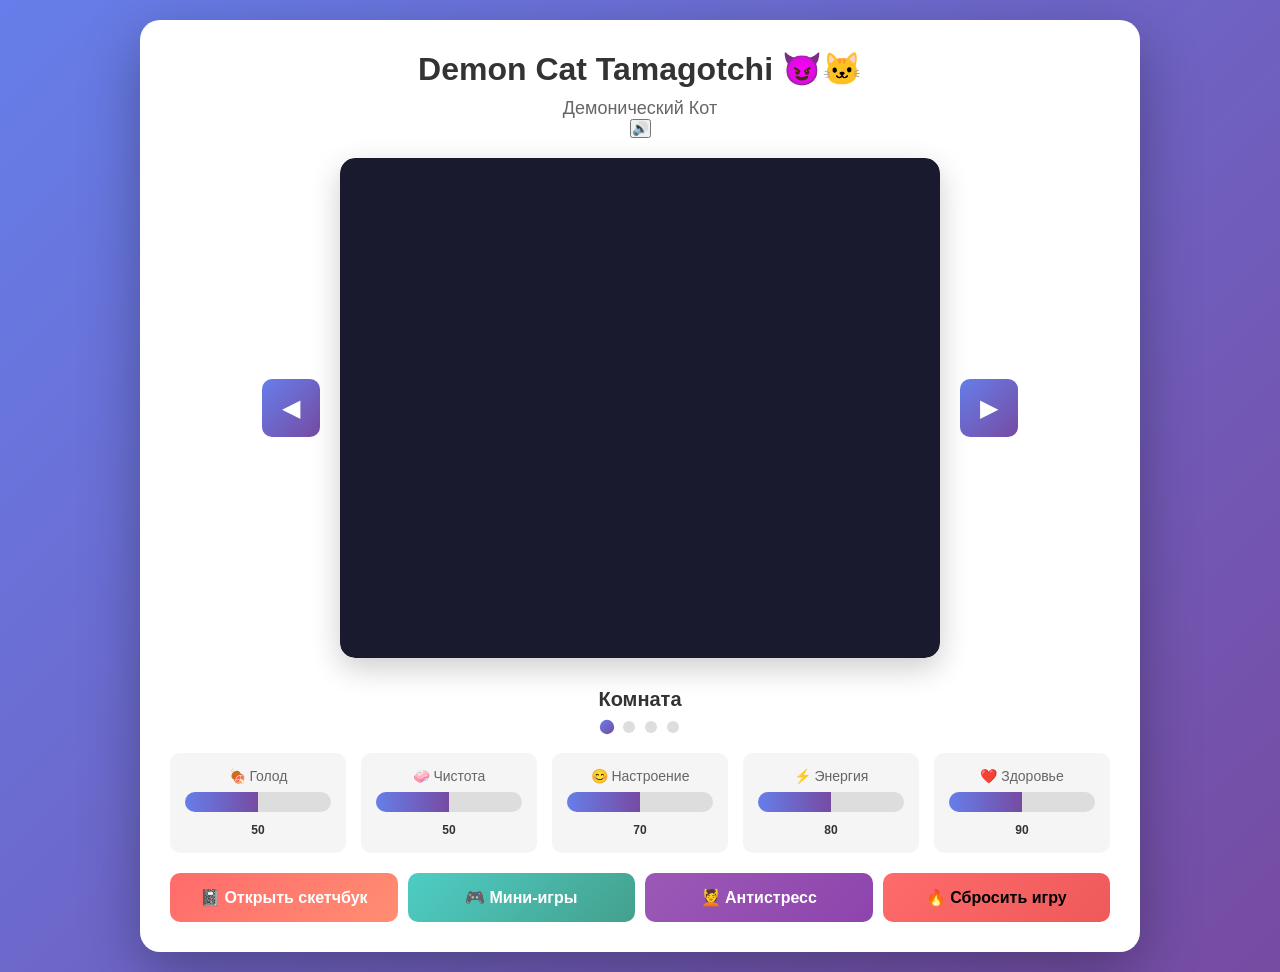
==== commit be3597aa: "feat: add mute button and auto-save pet to localStorage Mute button: - 🔊/🔇 toggle button in top-righ" ====
--- a/frontend/index.html
+++ b/frontend/index.html
@@ -13,6 +13,7 @@
             <div class="header">
                 <h1>Demon Cat Tamagotchi 😈🐱</h1>
                 <p id="petName" class="pet-name">Демонический Кот</p>
+                <button id="muteBtn" class="mute-btn" onclick="game.toggleMute()" title="Выключить звук">🔊</button>
             </div>
 
             <!-- Система комнат -->
@@ -194,6 +195,16 @@
                     <div class="minigame-name">Судоку</div>
                     <div class="minigame-desc">Логическая головоломка</div>
                 </div>
+                <div class="minigame-card surf-minigame-card" onclick="game.startMinigame('surf')">
+                    <div class="minigame-icon">🌊</div>
+                    <div class="minigame-name">Морской Сёрф</div>
+                    <div class="minigame-desc">3D-раннер на волнах!</div>
+                </div>
+                <div class="minigame-card chef-minigame-card" onclick="game.startMinigame('chef')">
+                    <div class="minigame-icon">👨‍🍳</div>
+                    <div class="minigame-name">Шеф-Повар</div>
+                    <div class="minigame-desc">Творческая кухня без правил!</div>
+                </div>
                 <div class="minigame-card" onclick="game.startMinigame('hellfire')">
                     <div class="minigame-icon">🔥</div>
                     <div class="minigame-name">HELLFIRE BALLS</div>
@@ -202,8 +213,64 @@
             </div>
         </div>
 
-        <!-- 🔥 HELLFIRE BALLS — адская арена (полный экран) -->
-<div id="hellfireScreen" class="hellfire-screen" style="display:none;">
+            <!-- 👨‍🍳 Шеф-Повар -->
+    <div id="chefScreen" class="screen" style="display:none;padding:0;background:#fff8f0;flex-direction:column;">
+        <div style="display:flex;justify-content:space-between;align-items:center;padding:10px 20px;background:#fff;border-bottom:2px solid #eee;">
+            <button id="chefClose" class="back-btn" style="background:#f0f0f0;color:#333;">← Мини-игры</button>
+            <span style="color:#333;font-size:18px;font-weight:bold;">👨‍🍳 Шеф-Повар</span>
+            <button id="chefReset" style="padding:6px 14px;background:#ff6b6b;color:#fff;border:none;border-radius:15px;cursor:pointer;">🔄 Новое блюдо</button>
+        </div>
+
+        <!-- Stage 0: Base selection -->
+        <div id="chefBaseSelect" style="flex:1;display:flex;flex-direction:column;align-items:center;justify-content:center;gap:20px;padding:20px;">
+            <h3 style="color:#555;margin:0;">Выбери основу блюда:</h3>
+            <div style="display:flex;gap:25px;flex-wrap:wrap;justify-content:center;">
+                <button class="chef-base-btn" onclick="game._chef.selectBase('pizza')" style="padding:25px 35px;font-size:40px;background:#fff;border:3px solid #e8a850;border-radius:20px;cursor:pointer;">🍕<br><span style="font-size:16px;">Пицца</span></button>
+                <button class="chef-base-btn" onclick="game._chef.selectBase('burger')" style="padding:25px 35px;font-size:40px;background:#fff;border:3px solid #c8956c;border-radius:20px;cursor:pointer;">🍔<br><span style="font-size:16px;">Бургер</span></button>
+                <button class="chef-base-btn" onclick="game._chef.selectBase('cake')" style="padding:25px 35px;font-size:40px;background:#fff;border:3px solid #f5c6d0;border-radius:20px;cursor:pointer;">🎂<br><span style="font-size:16px;">Торт</span></button>
+            </div>
+        </div>
+
+        <!-- Stage 1: Customization -->
+        <div id="chefCustomize" style="flex:1;display:none;flex-direction:column;">
+            <canvas id="chefCanvas" style="flex:1;width:100%;"></canvas>
+            <div id="chefCustomBtns" style="display:flex;justify-content:center;gap:12px;padding:10px;background:#fff;border-top:2px solid #eee;">
+                <button id="chefNextStep" onclick="game._chef.nextStep()" style="padding:10px 30px;background:#4ecb71;color:#fff;border:none;border-radius:20px;font-size:16px;cursor:pointer;">Далее →</button>
+            </div>
+        </div>
+
+        <!-- Stage 2: Feeding -->
+        <div id="chefFeedArea" style="flex:1;display:none;flex-direction:column;">
+            <canvas id="chefCanvas2" style="display:none;"></canvas>
+        </div>
+    </div>
+
+<!-- 🔥 HELLFIRE BALLS — адская арена (полный экран) -->
+    <!-- Морской Сёрф -->
+    <div id="surfScreen" class="screen" style="display:none;padding:0;background:#0a3060;">
+        <div style="display:flex;justify-content:space-between;align-items:center;padding:10px 20px;background:rgba(0,0,0,0.3);">
+            <button id="surfClose" class="back-btn" style="background:rgba(255,255,255,0.15);color:#fff;">← Мини-игры</button>
+            <span style="color:#fff;font-size:18px;font-weight:bold;">🌊 Морской Сёрф</span>
+            <div style="display:flex;gap:15px;align-items:center;">
+                <span id="surfCoins" style="color:#ffd700;font-weight:bold;">0</span>
+                <span style="color:#fff;">🦪</span>
+                <span id="surfDist" style="color:#fff;">0m</span>
+                <span id="surfMagnet" style="display:none;color:#4dc9f6;">🧲</span>
+                <span id="surfShield" style="display:none;color:#7cfc00;">🛡</span>
+            </div>
+        </div>
+        <div style="flex:1;display:flex;align-items:center;justify-content:center;position:relative;">
+            <canvas id="surfCanvas" style="width:100%;height:100%;"></canvas>
+            <div id="surfGameOver" style="display:none;position:absolute;top:0;left:0;right:0;bottom:0;background:rgba(0,0,0,0.7);flex-direction:column;align-items:center;justify-content:center;z-index:10;">
+                <h2 style="color:#ff6030;font-size:36px;margin-bottom:10px;">💀 Game Over</h2>
+                <p style="color:#fff;font-size:18px;margin:5px 0;">Дистанция: <span id="surfFinalDist" style="color:#ffd700;">0</span>m</p>
+                <p style="color:#fff;font-size:18px;margin:5px 0;">Монеты: <span id="surfFinalCoins" style="color:#ffd700;">0</span></p>
+                <button id="surfRestart" style="margin-top:20px;padding:12px 30px;font-size:18px;background:#4dc9f6;color:#fff;border:none;border-radius:25px;cursor:pointer;">🔄 Заново</button>
+            </div>
+        </div>
+    </div>
+
+    <div id="hellfireScreen" class="hellfire-screen" style="display:none;">
     <div class="hellfire-stage">
         <canvas id="hellfireCanvas" class="hellfire-canvas"></canvas>
         <div class="hellfire-hud">
--- a/frontend/styles.css
+++ b/frontend/styles.css
@@ -33,6 +33,11 @@
 
 .screen.active {
     display: flex;
+}
+
+/* Убираем отступы у экрана редактора, чтобы canvas заполнял всё пространство */
+#editorScreen {
+    padding: 0;
 }
 
 @keyframes fadeIn {
@@ -1329,3 +1334,16 @@
 }
 
 .hellfire-minigame-card.call-hellfire .minigame-icon { color: #ff6030; }
+
+
+/* ===== Морской Сёрф ===== */
+.surf-minigame-card { background: linear-gradient(135deg, #0a5088, #1a8fcf); border: 1px solid #0d6aa0; }
+.surf-minigame-card:hover { background: linear-gradient(135deg, #0d6aa0, #22a0e0); transform: translateY(-3px); }
+.surf-minigame-card .minigame-icon { color: #ffd700; }
+
+/* ===== Шеф-Повар ===== */
+.chef-minigame-card { background: linear-gradient(135deg, #fff8f0, #fdebd0); border: 1px solid #e8a850; }
+.chef-minigame-card:hover { background: linear-gradient(135deg, #fdebd0, #fad7a0); transform: translateY(-3px); }
+.chef-minigame-card .minigame-icon { color: #e8a850; }
+.chef-base-btn { transition: transform 0.2s, box-shadow 0.2s; }
+.chef-base-btn:hover { transform: scale(1.08); box-shadow: 0 8px 25px rgba(0,0,0,0.15); }
